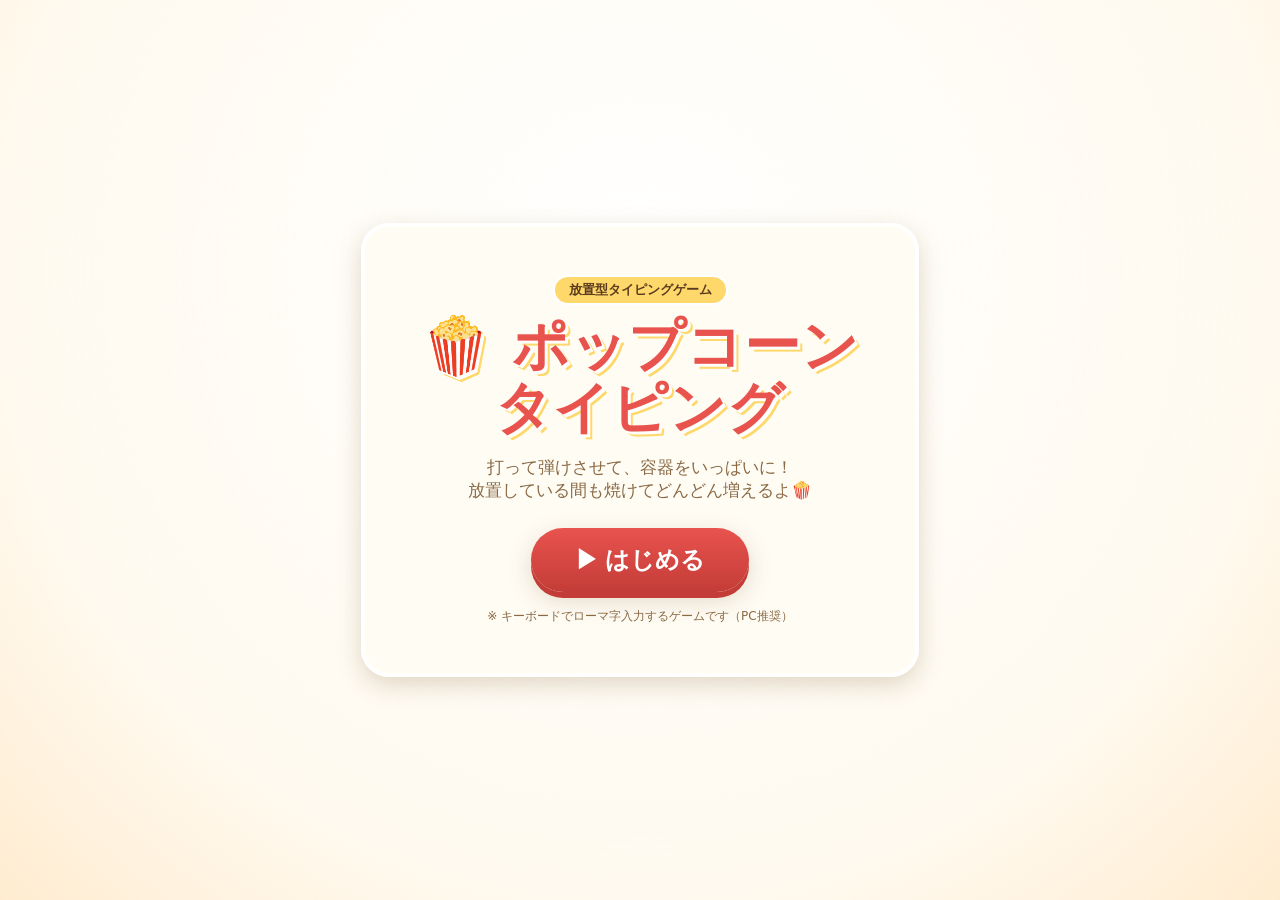
==== index.html @ 45fd4864 "Add Google Analytics (GA4: G-17WNKDX3ZB) at the top of <head>" ====
<!DOCTYPE html>
<html lang="ja">
<head>
<!-- Google tag (gtag.js) -->
<script async src="https://www.googletagmanager.com/gtag/js?id=G-17WNKDX3ZB"></script>
<script>
  window.dataLayer = window.dataLayer || [];
  function gtag(){dataLayer.push(arguments);}
  gtag('js', new Date());
  gtag('config', 'G-17WNKDX3ZB');
</script>
<meta charset="UTF-8">
<meta name="viewport" content="width=device-width, initial-scale=1.0">
<title>【放置型タイピングゲーム】ポップコーンタイピング 🍿</title>
<link rel="icon" href="data:image/svg+xml,<svg xmlns='http://www.w3.org/2000/svg' viewBox='0 0 100 100'><text y='.9em' font-size='90'>🍿</text></svg>">
<link rel="stylesheet" href="styles.css">
<!-- 埋め込み(iframe)か単体表示かを早期判定。埋め込み時は全画面ボタンを隠す -->
<script>if (window.self !== window.top) document.documentElement.classList.add('embedded');</script>
</head>
<body>

<!-- 背景 -->
<div id="bg"></div>
<div id="bg-overlay"></div>

<!-- ====== タイトル画面 ====== -->
<div id="title-screen" class="screen">
  <div class="title-card">
    <p class="game-tag">放置型タイピングゲーム</p>
    <h1 class="game-title">🍿 ポップコーン<br>タイピング</h1>
    <p class="subtitle">打って弾けさせて、容器をいっぱいに！<br>放置している間も焼けてどんどん増えるよ🍿</p>
    <button id="start-btn" class="big-btn">▶ はじめる</button>
    <p class="kbd-note">※ キーボードでローマ字入力するゲームです（PC推奨）</p>
  </div>
</div>

<!-- ====== ゲーム画面 ====== -->
<div id="game-screen" class="screen hidden">

  <!-- 上部HUD（白いバー）。施設もここに大きく並べる -->
  <header id="hud">
    <div class="hud-main">
      <img id="hud-corn-icon" alt="popcorn">
      <div class="hud-counts">
        <div id="popcorn-count">0</div>
        <div id="cps-line"><span id="cps-count">0</span> 粒/秒</div>
      </div>
    </div>
    <!-- 施設（白バーの中に大きく表示。ここからポップコーンが落ちてくる） -->
    <div id="facility-strip"></div>
    <div class="hud-stats">
      <div class="stat"><span class="stat-label">レベル</span><span id="level-count">1</span></div>
      <div class="stat"><span class="stat-label">1打鍵</span><span id="perchar-count">1</span></div>
      <div id="cheat-badge" class="hidden">😈×100</div>
      <button id="fs-btn" class="icon-btn" title="全画面">⛶</button>
      <button id="mute-btn" class="icon-btn" title="音のオン/オフ">🔊</button>
    </div>
  </header>

  <!-- メイン：タイピング -->
  <main id="stage">
    <canvas id="fx-canvas"></canvas>

    <!-- 目的：ポップコーンの容器を満タンにする（CSS/SVGで描画） -->
    <div id="container-wrap">
      <div id="container-name">Sカップ</div>
      <div id="container-box">
        <div id="container-fill"><div id="container-foam"></div></div>
        <div id="container-stripes"></div>
        <div id="container-logo">POPCORN</div>
      </div>
      <div id="container-amount">0 / 300</div>
      <div id="container-bar"><div id="container-bar-fill"></div></div>
    </div>

    <div id="combo-badge" class="hidden">
      <span id="combo-num">0</span><span class="combo-x">コンボ</span>
      <span id="combo-mult">×1</span>
    </div>

    <div id="typing-panel">
      <div id="word-display">レディ…？</div>
      <div id="romaji-guide"><span id="romaji-done"></span><span id="romaji-left"></span></div>
    </div>

    <!-- 入力画面の下：購入ボタン（手動） -->
    <div id="key-hints">
      <button class="key-hint" data-key="1"><kbd>1</kbd><span class="kh-name">レベルUP</span><span class="kh-cost" id="kh-level"></span></button>
      <button class="key-hint" data-key="2"><kbd>2</kbd><span class="kh-name">施設購入</span><span class="kh-cost" id="kh-equip"></span></button>
      <button class="key-hint" data-key="3"><kbd>3</kbd><span class="kh-name">品種研究</span><span class="kh-cost" id="kh-variety"></span></button>
    </div>

    <!-- ポップコーン生成ゲージ（今どれだけ作ってるか） -->
    <div id="gen-gauge" title="いまのポップコーン生成いきおい">
      <div id="gen-fill"></div>
      <div id="gen-spark">🍿</div>
      <div id="gen-label">0<small>粒/秒</small></div>
    </div>
  </main>

</div>

<!-- クリア／チートモード解放のフキダシ -->
<div id="cheat-modal" class="hidden">
  <div class="cheat-card">
    <div class="cheat-emoji">🎉😈</div>
    <h2>ぜんぶ満タン！ゲームクリア！</h2>
    <p><b>チートモード解放！</b><br>ポップコーン出力 <b>×100</b> で もう一回 遊ぶ？</p>
    <div class="cheat-buttons">
      <button id="cheat-no" class="sub-btn">いまはやめとく</button>
      <button id="cheat-yes" class="big-btn">😈 チートで遊ぶ！</button>
    </div>
  </div>
</div>

<!-- トースト -->
<div id="toast-area"></div>

<!-- スクリプト（依存順） -->
<script src="src/assets.js"></script>
<script src="src/format.js"></script>
<script src="src/config.js"></script>
<script src="src/data/words2.js"></script>
<script src="src/data/words.js"></script>
<script src="src/typing-engine.js"></script>
<script src="src/effects.js"></script>
<script src="src/game.js"></script>
<script src="src/ui.js"></script>
<script src="src/main.js"></script>
</body>
</html>
---- styles.css ----
/* ============================================================
   ポップコーン・タイピング  スタイル
   遊園地×ポップコーンの、あまくてポップな世界観
   ============================================================ */
:root {
  --cream: #fff7e6;
  --butter: #ffd86b;
  --caramel: #d98326;
  --pop-red: #e8534e;
  --pop-red-d: #c43c37;
  --ink: #5a3b1e;
  --ink-soft: #8a6a45;
  --gold: #f4b32a;
  --panel: rgba(255, 252, 244, 0.92);
  --shadow: 0 8px 24px rgba(120, 80, 30, 0.22);
  --radius: 18px;
}

* { box-sizing: border-box; margin: 0; padding: 0; }

html, body {
  height: 100%;
  font-family: "Hiragino Maru Gothic ProN", "Rounded Mplus 1c", "Segoe UI", system-ui, sans-serif;
  color: var(--ink);
  overflow: hidden;
  -webkit-font-smoothing: antialiased;
  user-select: none;
}

/* 背景 */
#bg {
  position: fixed; inset: 0;
  background-size: cover; background-position: center;
  z-index: -2;
}
#bg-overlay {
  position: fixed; inset: 0;
  background: radial-gradient(ellipse at 50% 30%, rgba(255,255,255,0.05), rgba(255,240,210,0.35) 70%, rgba(255,220,170,0.55));
  z-index: -1;
}

.screen { position: fixed; inset: 0; }
.hidden { display: none !important; }

/* ===== タイトル ===== */
#title-screen {
  display: flex; align-items: center; justify-content: center;
}
.title-card {
  text-align: center;
  background: var(--panel);
  padding: 48px 56px;
  border-radius: 28px;
  box-shadow: var(--shadow);
  border: 4px solid #fff;
  animation: pop-in 0.5s cubic-bezier(.2,1.3,.4,1);
}
.game-title {
  font-size: 56px; line-height: 1.1; color: var(--pop-red);
  text-shadow: 3px 3px 0 #fff, 5px 5px 0 var(--butter);
  letter-spacing: 1px;
}
.subtitle { margin: 18px 0 26px; font-size: 17px; color: var(--ink-soft); }
.kbd-note { margin-top: 16px; font-size: 12px; color: var(--ink-soft); }

.big-btn {
  font-size: 24px; font-weight: 800; color: #fff;
  background: linear-gradient(180deg, var(--pop-red), var(--pop-red-d));
  border: none; padding: 16px 44px; border-radius: 999px;
  cursor: pointer; box-shadow: 0 6px 0 var(--pop-red-d), var(--shadow);
  transition: transform .08s, box-shadow .08s;
}
.big-btn:active { transform: translateY(4px); box-shadow: 0 2px 0 var(--pop-red-d); }

/* ===== ゲーム画面レイアウト ===== */
#game-screen {
  display: grid;
  grid-template-rows: auto 1fr;
  grid-template-areas: "hud" "stage";
  gap: 14px; padding: 14px;
}

/* HUD */
#hud {
  grid-area: hud;
  display: flex; justify-content: space-between; align-items: center;
  background: var(--panel); border-radius: var(--radius);
  padding: 10px 20px; box-shadow: var(--shadow); border: 3px solid #fff;
}
.hud-main { display: flex; align-items: center; gap: 14px; }
#hud-corn-icon { width: 52px; height: 52px; object-fit: contain; filter: drop-shadow(0 2px 2px rgba(0,0,0,.15)); }
.hud-counts #popcorn-count {
  font-size: 38px; font-weight: 900; color: var(--caramel); line-height: 1;
  font-variant-numeric: tabular-nums;
}
#cps-line { font-size: 14px; color: var(--ink-soft); margin-top: 2px; }
#cps-count { font-weight: 700; color: var(--ink); }

.hud-stats { display: flex; align-items: center; gap: 18px; }
.stat { display: flex; flex-direction: column; align-items: center; line-height: 1.1; }
.stat-label { font-size: 11px; color: var(--ink-soft); }
.stat span:last-child { font-size: 20px; font-weight: 800; }
.salt-stat { flex-direction: row; gap: 6px; }
#salt-icon { width: 26px; height: 26px; object-fit: contain; }
.icon-btn {
  font-size: 22px; background: #fff; border: 2px solid var(--butter);
  border-radius: 50%; width: 44px; height: 44px; cursor: pointer;
}

/* ステージ（タイピング） */
#stage {
  grid-area: stage; position: relative;
  display: flex; flex-direction: column; align-items: center; justify-content: center;
  overflow: hidden; border-radius: var(--radius);
}
#fx-canvas { position: absolute; inset: 0; width: 100%; height: 100%; pointer-events: none; z-index: 2; }

/* ===== 目的：ポップコーン容器（CSS/SVGで描画） ===== */
#container-wrap {
  position: relative; z-index: 1; display: flex; flex-direction: column; align-items: center;
  margin-bottom: 10px;
}
#container-name {
  font-weight: 900; font-size: 22px; color: var(--pop-red);
  text-shadow: 0 0 6px #fff, 2px 2px 0 #fff; margin-bottom: 6px; letter-spacing: 1px;
}
#container-box {
  position: relative; width: 128px; height: 150px;
  background: rgba(255,255,255,.42);
  border: 4px solid #fff; border-radius: 14px 14px 22px 22px;
  box-shadow: var(--shadow), inset 0 0 0 2px rgba(216,131,38,.22);
  overflow: hidden;
}
#container-box.clear { animation: cont-clear .6s cubic-bezier(.2,1.5,.3,1); }
@keyframes cont-clear { 0%{transform:scale(1);} 35%{transform:scale(1.18) rotate(-3deg);} 100%{transform:scale(1);} }
#container-fill {
  position: absolute; left: 0; bottom: 0; width: 100%; height: 0%;
  background: linear-gradient(0deg, #e29a2e, #ffd457 55%, #fff0c0);
  transition: height .18s ease-out;
}
/* ポップコーンの泡だった上面 */
#container-foam {
  position: absolute; top: -7px; left: -4px; right: -4px; height: 14px;
  background:
    radial-gradient(circle at 8% 60%, #fff6da 6px, transparent 6.5px),
    radial-gradient(circle at 22% 45%, #fffaf0 7px, transparent 7.5px),
    radial-gradient(circle at 38% 60%, #fff2cf 6px, transparent 6.5px),
    radial-gradient(circle at 54% 45%, #ffffff 7px, transparent 7.5px),
    radial-gradient(circle at 70% 60%, #fff6da 6px, transparent 6.5px),
    radial-gradient(circle at 86% 48%, #fffaf0 7px, transparent 7.5px);
}
/* 容器の縦ストライプ（ポップコーン箱っぽさ） */
#container-stripes {
  position: absolute; inset: 0; pointer-events: none; opacity: .16;
  background: repeating-linear-gradient(90deg, var(--pop-red) 0 13px, transparent 13px 26px);
}
#container-logo {
  position: absolute; bottom: 8px; left: 0; width: 100%; text-align: center;
  font-weight: 900; font-size: 13px; color: var(--pop-red); opacity: .5; letter-spacing: 1px;
  pointer-events: none;
}
#container-amount { margin-top: 6px; font-size: 14px; font-weight: 800; color: var(--ink); }
#container-bar {
  margin-top: 4px; width: 150px; height: 8px; background: rgba(255,255,255,.55);
  border: 2px solid #fff; border-radius: 999px; overflow: hidden;
}
#container-bar-fill {
  height: 100%; width: 0%;
  background: linear-gradient(90deg, var(--butter), var(--caramel));
  transition: width .18s ease-out;
}

/* 終盤：宇宙モード（背景を宇宙に） */
body.space-mode #bg { filter: brightness(.7); }
body.space-mode #bg-overlay {
  background:
    radial-gradient(1px 1px at 20% 30%, #fff, transparent),
    radial-gradient(1px 1px at 60% 20%, #fff, transparent),
    radial-gradient(2px 2px at 80% 50%, #fff, transparent),
    radial-gradient(1px 1px at 35% 70%, #fff, transparent),
    radial-gradient(1.5px 1.5px at 50% 85%, #fff, transparent),
    radial-gradient(1px 1px at 90% 80%, #fff, transparent),
    radial-gradient(ellipse at 50% 40%, rgba(60,30,90,.35), rgba(10,8,30,.7) 80%);
  opacity: 1;
}

/* ポップコーン生成ゲージ（左端の縦バー） */
#gen-gauge {
  position: absolute; left: 14px; top: 50%; transform: translateY(-50%);
  width: 48px; height: 58%; z-index: 3;
  background: rgba(255,255,255,.55); border: 3px solid #fff; border-radius: 999px;
  overflow: hidden; box-shadow: var(--shadow);
}
#gen-fill {
  position: absolute; bottom: 0; left: 0; width: 100%; height: 0%;
  background: linear-gradient(0deg, var(--caramel), var(--butter), #fff7cf);
  transition: height .12s ease-out;
}
#gen-spark { position: absolute; top: 5px; width: 100%; text-align: center; font-size: 20px; opacity: .85; }
#gen-label {
  position: absolute; bottom: 6px; width: 100%; text-align: center;
  font-size: 12px; font-weight: 800; color: var(--ink);
  text-shadow: 0 0 3px #fff, 0 0 3px #fff;
}
#gen-label small { display: block; font-size: 9px; color: var(--ink-soft); }

/* 入手フキダシ */
.equip-bubble {
  position: absolute; z-index: 6; transform: translate(-50%, -100%);
  background: #fff; color: var(--ink); font-weight: 800; font-size: 14px;
  padding: 8px 16px; border-radius: 14px; border: 3px solid var(--butter);
  box-shadow: var(--shadow); white-space: nowrap;
  animation: bubble-pop .4s cubic-bezier(.2,1.5,.4,1), bubble-fade .5s 2s forwards;
}
.equip-bubble::after {
  content: ''; position: absolute; bottom: -10px; left: 50%; transform: translateX(-50%);
  border: 8px solid transparent; border-top-color: #fff;
}
@keyframes bubble-pop { from { transform: translate(-50%,-100%) scale(.4); opacity: 0; } to { transform: translate(-50%,-100%) scale(1); opacity: 1; } }
@keyframes bubble-fade { to { opacity: 0; transform: translate(-50%,-130%) scale(1); } }

#typing-panel {
  position: relative; z-index: 1; text-align: center;
  background: var(--panel); border-radius: 24px; padding: 22px 44px 26px;
  box-shadow: var(--shadow); border: 4px solid #fff; min-width: 460px;
}
#typing-panel.bump { animation: panel-bump .12s ease-out; }
@keyframes panel-bump { 0%{transform:scale(1);} 50%{transform:scale(1.03);} 100%{transform:scale(1);} }
#word-display {
  font-size: 40px; font-weight: 900; margin: 14px 0 10px; color: var(--ink);
  letter-spacing: 2px;
  text-shadow: 0 0 6px #fff, 0 0 6px #fff, 2px 2px 0 #fff, -2px -2px 0 #fff, 2px -2px 0 #fff, -2px 2px 0 #fff;
}
#romaji-guide {
  font-size: 26px; letter-spacing: 3px; font-family: "Courier New", monospace; font-weight: 700;
  text-shadow: 0 0 5px #fff, 0 0 5px #fff, 1px 1px 0 #fff, -1px -1px 0 #fff;
}
#romaji-done { color: var(--pop-red); }
#romaji-left { color: #c9b89a; }
#typing-panel.miss { animation: shake .25s; }

/* コンボ */
#combo-badge {
  position: absolute; top: 22px; left: 50%; transform: translateX(-50%);
  z-index: 3; background: linear-gradient(180deg, var(--butter), var(--gold));
  color: var(--ink); font-weight: 900; padding: 8px 22px; border-radius: 999px;
  box-shadow: var(--shadow); border: 3px solid #fff; display: flex; align-items: baseline; gap: 8px;
}
#combo-num { font-size: 30px; }
.combo-x { font-size: 13px; }
#combo-mult { font-size: 22px; color: var(--pop-red); }
#combo-badge.pulse { animation: pulse .3s; }

/* 数字キーのヒントバー */
#key-hints {
  position: absolute; bottom: 46px; left: 50%; transform: translateX(-50%);
  z-index: 3; display: flex; gap: 10px;
}
.key-hint {
  display: flex; align-items: center; gap: 8px; white-space: nowrap;
  background: var(--panel); border: 3px solid #fff; border-radius: 14px;
  padding: 8px 14px; cursor: pointer; box-shadow: var(--shadow);
  font-weight: 800; color: var(--ink); transition: transform .08s;
}
.key-hint .kh-name, .key-hint .kh-cost { white-space: nowrap; }
.key-hint:active { transform: translateY(2px); }
.key-hint kbd {
  background: var(--ink); color: #fff; border-radius: 8px; padding: 2px 9px;
  font-size: 16px; font-family: inherit; box-shadow: 0 2px 0 rgba(0,0,0,.3);
}
.key-hint .kh-name { font-size: 13px; }
.key-hint .kh-cost { font-size: 13px; color: var(--caramel); }
.key-hint.affordable { border-color: var(--butter); box-shadow: 0 0 0 3px var(--butter), var(--shadow); }
.key-hint.affordable kbd { background: var(--pop-red); animation: kbd-glow 1s infinite; }
.key-hint.locked { opacity: .6; }
.key-hint.locked .kh-cost { color: #bbb; }
.key-hint.maxed .kh-cost { color: var(--ink-soft); }
.key-hint.pressed { animation: kh-press .42s cubic-bezier(.2,1.4,.4,1); }
.key-hint.press-fail { animation: kh-fail .42s; }
@keyframes kh-press {
  0% { transform: scale(1); }
  40% { transform: scale(1.18); box-shadow: 0 0 0 5px var(--butter), 0 0 18px var(--gold); }
  100% { transform: scale(1); }
}
@keyframes kh-fail { 0%,100%{transform:translateX(0);} 25%{transform:translateX(-6px);} 75%{transform:translateX(6px);} }
@keyframes kbd-glow { 0%,100%{box-shadow:0 2px 0 rgba(0,0,0,.3);} 50%{box-shadow:0 2px 0 rgba(0,0,0,.3), 0 0 10px var(--pop-red);} }

/* 山盛りメーター */
#pile-wrap {
  position: absolute; bottom: 14px; left: 50%; transform: translateX(-50%);
  width: 60%; max-width: 520px; height: 22px; z-index: 1;
  background: rgba(255,255,255,.55); border-radius: 999px; overflow: hidden;
  border: 2px solid #fff; box-shadow: var(--shadow);
}
#pile-fill {
  height: 100%; width: 0%;
  background: linear-gradient(90deg, var(--butter), var(--gold), var(--caramel));
  transition: width .4s ease;
}
#pile-label {
  position: absolute; inset: 0; display: flex; align-items: center; justify-content: center;
  font-size: 12px; font-weight: 700; color: var(--ink);
}

/* ===== ショップ ===== */
#shop {
  grid-area: shop; display: flex; flex-direction: column;
  background: var(--panel); border-radius: var(--radius);
  box-shadow: var(--shadow); border: 3px solid #fff; overflow: hidden;
}
#shop-tabs { display: flex; }
.tab {
  flex: 1; padding: 12px 4px; border: none; cursor: pointer;
  background: #f0e2c8; color: var(--ink-soft); font-weight: 800; font-size: 14px;
}
.tab.active { background: var(--panel); color: var(--pop-red); box-shadow: inset 0 -3px 0 var(--pop-red); }
#shop-body { flex: 1; overflow-y: auto; padding: 12px; }
.tab-panel { display: none; }
.tab-panel.active { display: block; }

/* ショップ項目カード */
.shop-item {
  display: flex; gap: 12px; align-items: center;
  background: #fff; border-radius: 14px; padding: 10px; margin-bottom: 10px;
  border: 2px solid #f3e6cd; cursor: pointer; transition: transform .08s, box-shadow .08s;
}
.shop-item:hover { transform: translateY(-2px); box-shadow: var(--shadow); }
.shop-item.locked { opacity: .55; cursor: not-allowed; filter: grayscale(.4); }
.shop-item.affordable { border-color: var(--butter); box-shadow: 0 0 0 2px var(--butter); }
.shop-item img { width: 64px; height: 64px; object-fit: contain; border-radius: 10px; background: #fff7e6; }
.si-body { flex: 1; min-width: 0; }
.si-name { font-weight: 800; font-size: 15px; }
.si-desc { font-size: 11px; color: var(--ink-soft); margin: 2px 0 4px; line-height: 1.3; }
.si-meta { display: flex; justify-content: space-between; font-size: 13px; }
.si-cost { font-weight: 800; color: var(--caramel); }
.si-cost.cant { color: #bbb; }
.si-owned { font-weight: 800; color: var(--ink-soft); }
.si-rate { font-size: 11px; color: var(--ink-soft); }

/* 転生パネル */
.prestige-box { text-align: center; padding: 8px; }
.prestige-box img.salt-big { width: 80px; height: 80px; object-fit: contain; margin: 6px; }
.prestige-box h3 { font-size: 18px; color: var(--pop-red); margin-bottom: 8px; }
.prestige-box p { font-size: 13px; color: var(--ink-soft); line-height: 1.6; margin: 6px 0; }
.prestige-gain { font-size: 30px; font-weight: 900; color: var(--gold); }
#prestige-btn {
  margin-top: 14px; width: 100%; font-size: 18px; font-weight: 800; color: #fff;
  background: linear-gradient(180deg, var(--gold), var(--caramel));
  border: none; padding: 14px; border-radius: 14px; cursor: pointer;
  box-shadow: 0 5px 0 var(--caramel);
}
#prestige-btn:disabled { background: #ddd; box-shadow: 0 5px 0 #bbb; cursor: not-allowed; }
#prestige-btn:not(:disabled):active { transform: translateY(3px); box-shadow: 0 2px 0 var(--caramel); }
.reset-link { margin-top: 18px; font-size: 11px; color: #c8a; text-decoration: underline; cursor: pointer; background: none; border: none; }

/* ===== トースト ===== */
#toast-area {
  position: fixed; bottom: 24px; left: 50%; transform: translateX(-50%);
  z-index: 50; display: flex; flex-direction: column; gap: 8px; align-items: center;
}
.toast {
  background: var(--ink); color: #fff; padding: 12px 24px; border-radius: 999px;
  font-weight: 700; font-size: 15px; box-shadow: var(--shadow);
  animation: toast-in .3s, toast-out .4s 2.6s forwards;
}
.toast.good { background: linear-gradient(90deg, var(--caramel), var(--gold)); }
.toast.big  { font-size: 20px; padding: 16px 32px; }

/* ===== アニメーション ===== */
@keyframes pop-in { from { transform: scale(.6); opacity: 0; } to { transform: scale(1); opacity: 1; } }
@keyframes corn-bump { 0% { transform: scale(1); } 40% { transform: scale(1.18) rotate(-4deg); } 100% { transform: scale(1); } }
@keyframes shake { 0%,100%{transform:translateX(0);} 25%{transform:translateX(-8px);} 75%{transform:translateX(8px);} }
@keyframes pulse { 0%{transform:translateX(-50%) scale(1);} 50%{transform:translateX(-50%) scale(1.2);} 100%{transform:translateX(-50%) scale(1);} }
@keyframes toast-in { from { transform: translateY(20px); opacity: 0; } to { transform: translateY(0); opacity: 1; } }
@keyframes toast-out { to { transform: translateY(-10px); opacity: 0; } }

/* 画面が狭いとき */
/* ===== レスポンシブ（埋め込み・小さめ画面） ===== */
@media (max-width: 900px) {
  #game-screen { padding: 8px; gap: 8px; }
  #hud { flex-wrap: wrap; padding: 6px 12px; gap: 6px; }
  .hud-main { gap: 8px; }
  #hud-corn-icon { width: 38px; height: 38px; }
  .hud-counts #popcorn-count { font-size: 26px; }
  #cps-line { font-size: 11px; }
  #facility-strip { gap: 6px; margin: 0 6px; justify-content: flex-start; }
  .fac { width: 46px; height: 46px; }
  .hud-stats { gap: 10px; }
  .stat span:last-child { font-size: 16px; }
  #typing-panel { min-width: 0; width: 92%; max-width: 520px; padding: 14px 20px; }
  #word-display { font-size: clamp(22px, 6vw, 36px); margin: 6px 0 8px; }
  #romaji-guide { font-size: clamp(16px, 4.2vw, 24px); }
  #container-box { width: 92px; height: 110px; }
  #container-name { font-size: 17px; }
  #container-amount, #container-bar { font-size: 12px; }
  #gen-gauge { width: 34px; height: 50%; left: 6px; }
  #gen-spark { font-size: 14px; }
  #gen-label { font-size: 9px; }
  #key-hints { bottom: 8px; gap: 6px; flex-wrap: nowrap; justify-content: center; }
  .key-hint { padding: 6px 9px; gap: 5px; }
  .key-hint kbd { padding: 2px 7px; font-size: 13px; }
  .key-hint .kh-name { font-size: 11px; }
  .key-hint .kh-cost { font-size: 11px; }
  .game-title { font-size: 42px; }
}
@media (max-width: 560px) {
  #hud-corn-icon { width: 30px; height: 30px; }
  .hud-counts #popcorn-count { font-size: 21px; }
  .fac { width: 44px; height: 44px; }
  #typing-panel { width: 96%; padding: 10px 12px; }
  #word-display { font-size: clamp(18px, 7vw, 28px); }
  #romaji-guide { font-size: clamp(14px, 5vw, 20px); letter-spacing: 2px; }
  #container-box { width: 74px; height: 92px; }
  #container-name { font-size: 15px; }
  #gen-gauge { display: none; }
  .key-hint kbd { padding: 2px 7px; font-size: 13px; }
  #toast-area { top: 56px; right: 8px; }
  .toast { font-size: 12px; padding: 8px 14px; }
  .toast.big { font-size: 14px; padding: 10px 18px; }
}

/* ============================================================
   v2: 施設ストリップ / レベルUP / 通知移動 / チートモード
   ============================================================ */

/* 施設ストリップ（白いHUDバーの中に大きく並べる。多い時は横スクロール） */
#facility-strip {
  flex: 1; min-width: 0; margin: 0 10px;
  display: flex; align-items: center; justify-content: center;
  gap: 12px; flex-wrap: nowrap; overflow-x: auto; overflow-y: visible;
  padding: 6px 4px; scrollbar-width: thin;
}
#facility-strip::-webkit-scrollbar { height: 6px; }
#facility-strip::-webkit-scrollbar-thumb { background: var(--butter); border-radius: 999px; }
.fac {
  position: relative; flex: 0 0 auto; width: 80px; height: 80px;
  background: #fff; border: 2px solid var(--butter); border-radius: 14px;
  box-shadow: 0 2px 6px rgba(120,80,30,.18);
  animation: fac-in .35s cubic-bezier(.2,1.5,.4,1);
}
.fac img { width: 100%; height: 100%; object-fit: contain; padding: 3px; }
.fac .fac-n {
  position: absolute; right: -5px; bottom: -5px;
  background: var(--pop-red); color: #fff; font-weight: 800; font-size: 12px;
  padding: 1px 7px; border-radius: 999px; border: 2px solid #fff;
}
.fac.bump { animation: fac-bump .3s; }
@keyframes fac-in { from{transform:scale(.3) translateY(-10px);opacity:0;} to{transform:scale(1);opacity:1;} }
@keyframes fac-bump { 0%{transform:scale(1);} 45%{transform:scale(1.25);} 100%{transform:scale(1);} }

/* チートバッジ */
#cheat-badge {
  background: linear-gradient(180deg,#7b5cff,#5a3bbf); color:#fff; font-weight:900;
  padding: 4px 12px; border-radius: 999px; font-size: 15px; border: 2px solid #fff;
}

/* レベルUPボタン（中央と重ならないよう左上に固定） */
.levelup-btn {
  position: absolute; top: 14px; left: 14px; z-index: 4;
  display: flex; align-items: center; gap: 8px; cursor: pointer;
  background: var(--panel); border: 3px solid #fff; border-radius: 14px;
  padding: 8px 14px; box-shadow: var(--shadow); font-weight: 800; color: var(--ink);
}
.levelup-btn kbd {
  background: var(--ink); color: #fff; border-radius: 8px; padding: 2px 9px;
  font-size: 15px; font-family: inherit; box-shadow: 0 2px 0 rgba(0,0,0,.3);
}
.levelup-btn .lu-cost { font-size: 13px; color: var(--caramel); }
.levelup-btn.affordable { border-color: var(--butter); box-shadow: 0 0 0 3px var(--butter), var(--shadow); }
.levelup-btn.affordable kbd { background: var(--pop-red); animation: kbd-glow 1s infinite; }
@keyframes kbd-glow { 0%,100%{box-shadow:0 2px 0 rgba(0,0,0,.3);} 50%{box-shadow:0 2px 0 rgba(0,0,0,.3),0 0 10px var(--pop-red);} }
.levelup-btn.pressed { animation: kh-press .42s cubic-bezier(.2,1.4,.4,1); }
@keyframes kh-press { 0%{transform:scale(1);} 40%{transform:scale(1.12);} 100%{transform:scale(1);} }

/* 通知トーストを右上へ（中央のタイピングと重ならない） */
#toast-area {
  bottom: auto; top: 70px; right: 16px; left: auto; transform: none;
  align-items: flex-end;
}

/* サブボタン（チートモーダル用） */
.sub-btn {
  font-size: 15px; font-weight: 800; color: var(--caramel); cursor: pointer;
  background: #fff; border: 3px solid var(--butter); padding: 12px 22px; border-radius: 999px;
}
.sub-btn:active { transform: translateY(2px); }

/* クリア／チートモード解放モーダル */
#cheat-modal {
  position: fixed; inset: 0; z-index: 60; display: flex; align-items: center; justify-content: center;
  background: rgba(40,20,60,.55);
}
.cheat-card {
  text-align: center; background: var(--panel); border: 4px solid #fff; border-radius: 26px;
  padding: 30px 36px; box-shadow: var(--shadow); animation: pop-in .4s cubic-bezier(.2,1.3,.4,1);
  max-width: 92vw;
}
.cheat-emoji { font-size: 54px; }
.cheat-card h2 { color: var(--pop-red); font-size: 26px; margin: 6px 0 10px; }
.cheat-card p { color: var(--ink-soft); font-size: 16px; line-height: 1.6; margin-bottom: 20px; }
.cheat-card b { color: var(--caramel); }
.cheat-buttons { display: flex; gap: 12px; justify-content: center; }

/* タイトルの「放置型タイピングゲーム」タグ */
.game-tag {
  display: inline-block; background: var(--butter); color: var(--ink);
  font-weight: 800; font-size: 13px; padding: 4px 14px; border-radius: 999px;
  margin-bottom: 10px; border: 2px solid #fff;
}

/* 低い/埋め込み画面で要素が重ならないようコンパクト化 */
@media (max-height: 560px) {
  #container-wrap { margin-bottom: 4px; }
  #container-box { width: 64px; height: 78px; }
  #container-name { font-size: 14px; margin-bottom: 2px; }
  #container-amount { font-size: 11px; margin-top: 2px; }
  #container-bar { margin-top: 2px; height: 6px; }
  #combo-badge { top: 6px; padding: 3px 12px; }
  #combo-num { font-size: 18px; }
  #combo-badge .combo-x { font-size: 10px; }
  #combo-mult { font-size: 16px; }
  #typing-panel { padding: 8px 16px; }
  #word-display { font-size: clamp(18px,5vw,26px); margin: 2px 0 4px; }
  #romaji-guide { font-size: clamp(14px,3.5vw,19px); }
  #key-hints { bottom: 6px; }
  #gen-gauge { height: 44%; }
}

/* 埋め込み時は全画面ボタンを隠す（はてな等のiframeでは全画面APIが効かないため） */
html.embedded #fs-btn { display: none; }
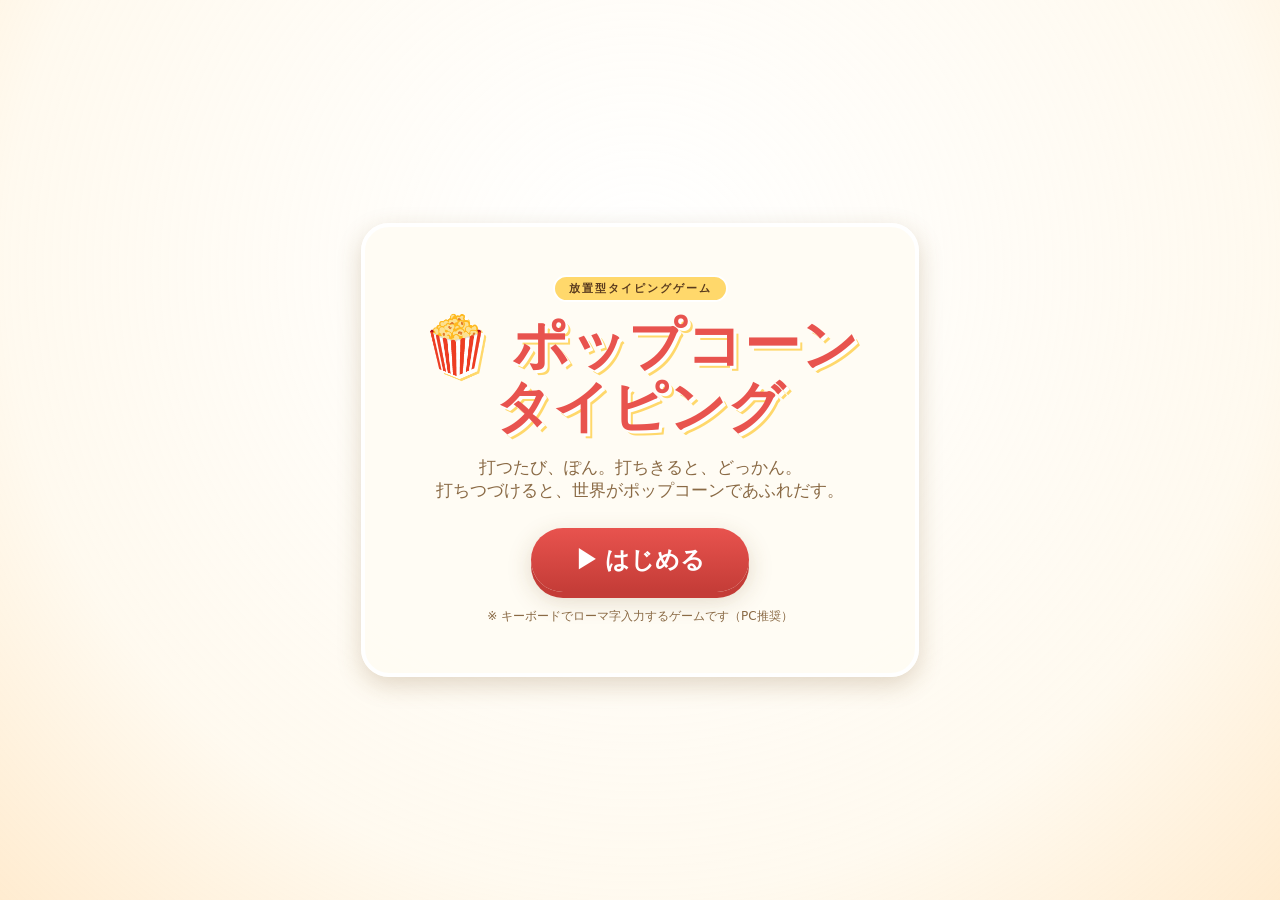
==== commit 04abd7e0: "Enhance popcorn progression and effects while preserving typing feedback" ====
--- a/index.html
+++ b/index.html
@@ -10,12 +10,16 @@
   gtag('config', 'G-17WNKDX3ZB');
 </script>
 <meta charset="UTF-8">
+<!-- 検索インデックス除外：ポータル(bubblegumgameboy.com/games/*)に評価を一本化。直アクセス/iframe流入は維持 -->
+<meta name="robots" content="noindex, follow">
 <meta name="viewport" content="width=device-width, initial-scale=1.0">
 <title>【放置型タイピングゲーム】ポップコーンタイピング 🍿</title>
 <link rel="icon" href="data:image/svg+xml,<svg xmlns='http://www.w3.org/2000/svg' viewBox='0 0 100 100'><text y='.9em' font-size='90'>🍿</text></svg>">
 <link rel="stylesheet" href="styles.css">
+<link rel="stylesheet" href="overdrive.css">
 <!-- 埋め込み(iframe)か単体表示かを早期判定。埋め込み時は全画面ボタンを隠す -->
 <script>if (window.self !== window.top) document.documentElement.classList.add('embedded');</script>
+<script defer src="english-controls.js"></script>
 </head>
 <body>
 
@@ -28,7 +32,7 @@
   <div class="title-card">
     <p class="game-tag">放置型タイピングゲーム</p>
     <h1 class="game-title">🍿 ポップコーン<br>タイピング</h1>
-    <p class="subtitle">打って弾けさせて、容器をいっぱいに！<br>放置している間も焼けてどんどん増えるよ🍿</p>
+    <p class="subtitle">打つたび、ぽん。打ちきると、どっかん。<br>打ちつづけると、世界がポップコーンであふれだす。</p>
     <button id="start-btn" class="big-btn">▶ はじめる</button>
     <p class="kbd-note">※ キーボードでローマ字入力するゲームです（PC推奨）</p>
   </div>
@@ -52,6 +56,7 @@
       <div class="stat"><span class="stat-label">レベル</span><span id="level-count">1</span></div>
       <div class="stat"><span class="stat-label">1打鍵</span><span id="perchar-count">1</span></div>
       <div id="cheat-badge" class="hidden">😈×100</div>
+      <button id="rank-btn" class="icon-btn" title="世界ランキング">🏆</button>
       <button id="fs-btn" class="icon-btn" title="全画面">⛶</button>
       <button id="mute-btn" class="icon-btn" title="音のオン/オフ">🔊</button>
     </div>
@@ -107,9 +112,28 @@
     <h2>ぜんぶ満タン！ゲームクリア！</h2>
     <p><b>チートモード解放！</b><br>ポップコーン出力 <b>×100</b> で もう一回 遊ぶ？</p>
     <div class="cheat-buttons">
-      <button id="cheat-no" class="sub-btn">いまはやめとく</button>
       <button id="cheat-yes" class="big-btn">😈 チートで遊ぶ！</button>
     </div>
+  </div>
+</div>
+
+<!-- ====== 世界ランキング ====== -->
+<div id="rank-modal" class="hidden">
+  <div class="rank-card">
+    <div class="rank-head">
+      <h2>🏆 世界ランキング</h2>
+      <button id="rank-close" class="icon-btn" title="とじる">✕</button>
+    </div>
+    <!-- 名前入力（入力した人だけランキングに参加） -->
+    <div id="rank-join">
+      <p class="rank-join-msg">名前を入れると せかいランキングに参加できるよ！</p>
+      <div class="rank-join-row">
+        <input id="rank-name-input" type="text" maxlength="12" placeholder="なまえ（12文字まで）" autocomplete="off">
+        <button id="rank-join-btn" class="big-btn small">参加する</button>
+      </div>
+    </div>
+    <div id="rank-me" class="hidden"></div>
+    <div id="rank-list"><p class="rank-loading">よみこみ中…</p></div>
   </div>
 </div>
 
@@ -120,9 +144,14 @@
 <script src="src/assets.js"></script>
 <script src="src/format.js"></script>
 <script src="src/config.js"></script>
+<script src="src/data/spacing.js"></script>
 <script src="src/data/words2.js"></script>
 <script src="src/data/words.js"></script>
+<!-- 世界ランキング：Firebase Realtime DB のURLを設定すると有効化（空なら🏆ボタン非表示） -->
+<script>window.LEADERBOARD_URL = new URLSearchParams(location.search).get('preview') === 'early' ? '' : 'https://popcorn-typing-default-rtdb.firebaseio.com';</script>
+<script src="src/leaderboard.js"></script>
 <script src="src/typing-engine.js"></script>
+<script src="src/particles.js"></script>
 <script src="src/effects.js"></script>
 <script src="src/game.js"></script>
 <script src="src/ui.js"></script>
--- a/styles.css
+++ b/styles.css
@@ -501,6 +501,50 @@
 .cheat-card b { color: var(--caramel); }
 .cheat-buttons { display: flex; gap: 12px; justify-content: center; }
 
+/* 世界ランキングモーダル */
+#rank-modal {
+  position: fixed; inset: 0; z-index: 60; display: flex; align-items: center; justify-content: center;
+  background: rgba(40,20,60,.55);
+}
+.rank-card {
+  display: flex; flex-direction: column;
+  width: min(440px, 94vw); max-height: min(80vh, 620px);
+  background: var(--panel); border: 4px solid #fff; border-radius: 26px;
+  padding: 18px 20px; box-shadow: var(--shadow); animation: pop-in .4s cubic-bezier(.2,1.3,.4,1);
+}
+.rank-head { display: flex; align-items: center; justify-content: space-between; margin-bottom: 10px; }
+.rank-head h2 { color: var(--pop-red); font-size: 22px; }
+#rank-join { margin-bottom: 12px; }
+.rank-join-msg { color: var(--ink-soft); font-size: 13.5px; margin-bottom: 8px; }
+.rank-join-row { display: flex; gap: 8px; }
+#rank-name-input {
+  flex: 1; min-width: 0; font-family: inherit; font-size: 16px; font-weight: 700;
+  padding: 8px 12px; border: 3px solid var(--butter); border-radius: 12px; outline: none;
+}
+#rank-name-input:focus { border-color: var(--pop-red); }
+.big-btn.small { font-size: 15px; padding: 8px 16px; white-space: nowrap; }
+#rank-me {
+  display: flex; justify-content: space-between; align-items: center;
+  background: var(--butter); border-radius: 12px; padding: 8px 14px; margin-bottom: 10px;
+  font-weight: 800; color: var(--ink);
+}
+#rank-list {
+  flex: 1; overflow-y: auto; min-height: 120px;
+  border: 2px solid rgba(0,0,0,.08); border-radius: 14px; padding: 4px;
+  overscroll-behavior: contain;   /* リスト端でページ側にスクロールを渡さない */
+}
+.rank-loading { color: var(--ink-soft); text-align: center; padding: 24px 8px; font-size: 14px; }
+.rank-row {
+  display: flex; align-items: center; gap: 10px;
+  padding: 6px 10px; border-radius: 10px; font-size: 14.5px; color: var(--ink);
+}
+.rank-row:nth-child(even) { background: rgba(0,0,0,.04); }
+.rank-row.top3 { font-size: 16px; font-weight: 800; }
+.rank-row.me { background: var(--butter); font-weight: 800; }
+.rank-pos { width: 34px; text-align: center; font-weight: 800; flex: none; }
+.rank-name { flex: 1; overflow: hidden; text-overflow: ellipsis; white-space: nowrap; }
+.rank-score { font-weight: 800; color: var(--caramel); flex: none; }
+
 /* タイトルの「放置型タイピングゲーム」タグ */
 .game-tag {
   display: inline-block; background: var(--butter); color: var(--ink);
--- a/overdrive.css
+++ b/overdrive.css
@@ -0,0 +1,32 @@
+/* The original layout. Feedback belongs to the popcorn, not another panel. */
+#typing-panel { z-index: 3; background: #fffcf4; }
+#key-hints .key-hint { background: #fffcf4; }
+#key-hints .key-hint.locked { opacity: 1; color: #a69987; border-color: #e8decb; box-shadow: none; }
+#romaji-left { color: #907954; }
+#popcorn-count { transform-origin: left center; transition: color .18s; }
+#popcorn-count.pop-hit { animation: score-pop .18s ease-out; }
+.fac img { transform-origin: center bottom; }
+.fac.puff img { animation: machine-pop .24s ease-out; }
+.rush-active #bg-overlay { background: radial-gradient(ellipse at center, #ffd7740a 35%, #e9536b66); }
+.rush-active #typing-panel { border-color: #ffce5a; box-shadow: 0 0 35px #ffb33a77, var(--shadow); }
+.rush-active #popcorn-count { color: #ec4168; }
+.rush-active #container-box { box-shadow: 0 0 26px #ffc02c, var(--shadow); }
+.game-tag { letter-spacing: 2px; margin-bottom: 12px; font-size: 11px; }
+@keyframes score-pop { 40% { transform: scale(1.12); color: #e84c61; } }
+@keyframes machine-pop { 35% { transform: scale(1.13,.85) rotate(-4deg); } 65% { transform: scale(.95,1.12) rotate(3deg); } }
+@media (prefers-reduced-motion: reduce) { *, *::before, *::after { animation: none !important; transition: none !important; } }
+@media (max-width: 560px) {
+  #key-hints { width: 100%; gap: 4px; }
+  #key-hints .key-hint { flex: 1; min-width: 0; padding: 5px 3px; gap: 3px; flex-wrap: wrap; justify-content: center; }
+  #key-hints .kh-name, #key-hints .kh-cost { font-size: 10px; }
+  #key-hints .kh-cost { flex-basis: 100%; }
+  #key-hints kbd { padding: 1px 4px; font-size: 11px; }
+}
+
+/* Keep the camera, words and counters still while kernels move. */
+#typing-panel.bump { animation: none; transform: none; }
+#typing-panel.miss { animation: miss-tint .2s ease-out; }
+#popcorn-count.pop-hit { animation: none; }
+.fac.bump { animation: facility-arrival .25s ease-out; }
+@keyframes miss-tint { 50% { border-color: #ed9a90; } }
+@keyframes facility-arrival { 50% { filter: brightness(1.15); } }
